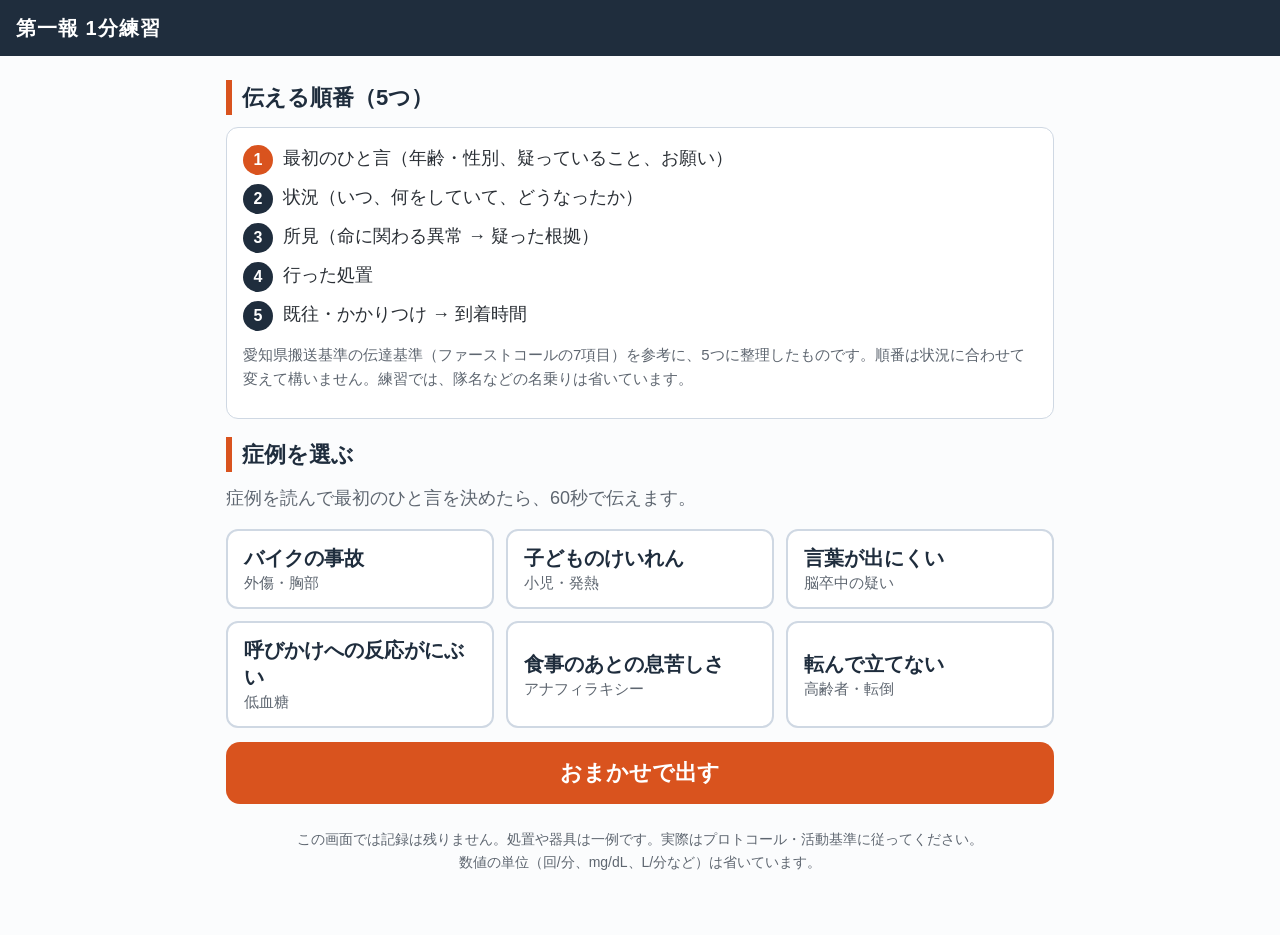
==== apps/byoin/index.html @ 405fca02 "「第一報 1分練習」（病院連絡を60秒で練習・6症例）を訓練・評価に追加し13アプリに（v14） Co-Authored-By: Claude Opus 5.5 <noreply@anthropic." ====
<!DOCTYPE html>
<html lang="ja">
<head>
<script>/* まとめアプリ内：オフライン保存はまとめアプリ側で行う */if('serviceWorker' in navigator){try{Object.defineProperty(navigator.serviceWorker,'register',{value:function(){return Promise.reject(new Error('suite'))}})}catch(e){}}</script>
<meta charset="UTF-8">
<meta name="viewport" content="width=device-width, initial-scale=1, viewport-fit=cover">
<title>第一報 1分練習</title>
<style>
:root{
  --navy:#1F2D3D; --navy-tint:#E1E8F0; --pale:#E1EAF2;
  --orange:#D9531E; --orange-txt:#C44816; --orange-tint:#FBE6DC; --orange-lt:#F4B79C;
  --bg:#FBFCFD; --ink:#2B3036; --gray:#5E6670; --line:#CFD8E3;
  --ok:#2E7D4F; --ok-tint:#E3F2E8; --yellow:#E0A100;
}
*{box-sizing:border-box}
[hidden]{display:none!important}
html,body{margin:0}
body{background:var(--bg);color:var(--ink);
  font-family:"游ゴシック Medium","Yu Gothic Medium","YuGothic","Hiragino Sans","ヒラギノ角ゴシック","Meiryo",sans-serif;
  font-size:18px;line-height:1.6;-webkit-text-size-adjust:100%}
header.top{background:var(--navy);color:#fff;padding:12px 16px;display:flex;align-items:center;gap:12px;position:sticky;top:0;z-index:5}
header.top h1{font-size:20px;margin:0;flex:1;letter-spacing:.05em}
header.top button{background:transparent;color:#fff;border:1px solid rgba(255,255,255,.5);border-radius:8px;padding:6px 12px;font-size:15px;font-family:inherit;cursor:pointer}
main{max-width:860px;margin:0 auto;padding:16px 16px 48px}
.screen{display:none}.screen.on{display:block}
h2{font-size:22px;color:var(--navy);margin:8px 0 12px;border-left:6px solid var(--orange);padding-left:10px}
.lead{color:var(--gray);margin:0 0 16px}
.order{background:#fff;border:1px solid var(--line);border-radius:12px;padding:12px 16px;margin-bottom:18px}
.order ol{margin:0;padding:0;list-style:none}
.order li{display:flex;gap:10px;align-items:flex-start;padding:4px 0}
.num{flex:0 0 30px;height:30px;border-radius:50%;background:var(--navy);color:#fff;font-weight:bold;display:flex;align-items:center;justify-content:center;font-size:16px;margin-top:1px}
.num.first{background:var(--orange)}
.cases{display:grid;grid-template-columns:repeat(auto-fill,minmax(240px,1fr));gap:12px}
.casebtn{background:#fff;border:2px solid var(--line);border-radius:12px;padding:14px 16px;text-align:left;font-family:inherit;font-size:18px;color:var(--ink);cursor:pointer}
.casebtn:hover{border-color:var(--orange)}
.casebtn b{display:block;font-size:20px;color:var(--navy)}
.casebtn span{font-size:15px;color:var(--gray)}
.big{display:block;width:100%;border:0;border-radius:14px;padding:16px;font-size:22px;font-weight:bold;font-family:inherit;cursor:pointer;margin-top:14px}
.b-orange{background:var(--orange);color:#fff}
.b-navy{background:var(--navy);color:#fff}
.b-white{background:#fff;color:var(--navy);border:2px solid var(--navy)}
.card{background:#fff;border:1px solid var(--line);border-radius:14px;padding:14px 18px;margin-bottom:12px}
.card h3{margin:0 0 6px;font-size:21px;color:var(--navy)}
.card ul{margin:0;padding-left:1.2em}
.card li{margin:3px 0}
.timerbox{background:var(--navy);color:#fff;border-radius:16px;text-align:center;padding:14px 10px 10px;margin-bottom:12px;transition:background .3s}
.timerbox.warn{background:#8A6400}
.timerbox.over{background:#A8341A}
.timerbox .t{font-size:72px;font-weight:bold;line-height:1.1;font-variant-numeric:tabular-nums}
.timerbox .s{font-size:16px;opacity:.9}
.bar{height:10px;background:rgba(255,255,255,.25);border-radius:6px;overflow:hidden;margin:8px 6px 4px}
.bar i{display:block;height:100%;width:0;background:var(--orange-lt)}
.sticky{position:sticky;top:56px;z-index:4;background:var(--bg);padding-bottom:4px}
.stopb{margin:-4px 0 10px;border:3px solid var(--orange-lt)}
.hint{background:var(--orange-tint);border-radius:12px;padding:10px 14px;margin-bottom:12px;font-size:17px}
.grp{background:#fff;border:1px solid var(--line);border-radius:12px;margin-bottom:10px;overflow:hidden}
.grp .gh{display:flex;align-items:center;gap:10px;background:var(--navy-tint);padding:8px 12px;font-weight:bold;color:var(--navy)}
label.ck{display:flex;align-items:flex-start;gap:12px;padding:10px 14px;border-top:1px solid var(--line);cursor:pointer}
label.ck input{width:26px;height:26px;flex:0 0 26px;margin-top:2px;accent-color:var(--orange)}
label.ck.na{color:var(--gray);cursor:default}
label.ck small{display:block;color:var(--gray);font-size:15px}
.result-time{font-size:20px;margin:0 0 10px}
.result-time b{font-size:28px}
.miss{background:var(--orange-tint);border:2px solid var(--orange-lt);border-radius:12px;padding:12px 16px;margin-bottom:14px}
.miss h3{margin:0 0 6px;color:var(--orange-txt);font-size:20px}
.miss ul{margin:0;padding-left:1.2em}
.allok{background:var(--ok-tint);border:2px solid #9BCFAE;border-radius:12px;padding:12px 16px;margin-bottom:14px;color:var(--ok);font-weight:bold;font-size:20px}
.model .row{display:flex;gap:10px;padding:6px 0;border-top:1px dashed var(--line)}
.model .row:first-of-type{border-top:0}
.model .row .num{flex-basis:30px}
.note{font-size:15px;color:var(--gray);margin-top:8px}
.foot{font-size:14px;color:var(--gray);text-align:center;margin-top:24px}
.two{display:grid;grid-template-columns:1fr 1fr;gap:10px}
.two .big{margin-top:6px}
@media (max-width:520px){
  body{font-size:17px}
  .timerbox .t{font-size:60px}
  .two{grid-template-columns:1fr}
}
</style>
</head>
<body>
<header class="top">
  <h1>第一報 1分練習</h1>
  <button id="homeBtn" type="button" hidden>症例一覧へ</button>
</header>
<main>

<!-- ===== 1. 症例を選ぶ ===== -->
<section class="screen on" id="sHome">
  <h2>伝える順番（5つ）</h2>
  <div class="order"><ol id="orderList"></ol>
    <p class="note">愛知県搬送基準の伝達基準（ファーストコールの7項目）を参考に、5つに整理したものです。順番は状況に合わせて変えて構いません。練習では、隊名などの名乗りは省いています。</p>
  </div>
  <h2>症例を選ぶ</h2>
  <p class="lead">症例を読んで最初のひと言を決めたら、60秒で伝えます。</p>
  <div class="cases" id="caseList"></div>
  <button class="big b-orange" id="randomBtn" type="button">おまかせで出す</button>
</section>

<!-- ===== 2. 読む・話す ===== -->
<section class="screen" id="sCase">
  <div class="sticky">
    <div class="timerbox" id="timerBox">
      <div class="s" id="timerLabel">まず読んで、最初のひと言を決める</div>
      <div class="t" id="timerNum">60</div>
      <div class="bar"><i id="timerBar"></i></div>
    </div>
    <button class="big b-navy stopb" id="stopBtn" type="button" hidden>言い終えた</button>
  </div>
  <div class="card" id="caseCard"></div>
  <div class="hint" id="caseHint">最初のひと言＝<b>年齢・性別</b>、<b>疑っていること</b>、<b>受け入れのお願い</b><br><small>60秒を過ぎても計測は続きます。言い終えたらボタンを押してください。</small></div>
  <button class="big b-orange" id="startBtn" type="button">話し始める（60秒）</button>
</section>

<!-- ===== 3. ふりかえり ===== -->
<section class="screen" id="sCheck">
  <h2>言えたものにチェック</h2>
  <p class="result-time" id="timeResult"></p>
  <p class="lead">2人で練習しているときは、病院役がチェックしても構いません。</p>
  <div id="checkList"></div>
  <button class="big b-orange" id="judgeBtn" type="button">結果を見る</button>
</section>

<!-- ===== 4. 結果 ===== -->
<section class="screen" id="sResult">
  <h2 id="resultTitle">結果</h2>
  <div id="resultBox"></div>
  <div class="card model">
    <h3>伝え方の一例</h3>
    <div id="modelBox"></div>
    <p class="note" id="modelNote"></p>
  </div>
  <div class="two">
    <button class="big b-orange" id="againBtn" type="button">同じ症例でもう一度</button>
    <button class="big b-white" id="nextBtn" type="button">ほかの症例へ</button>
  </div>
</section>

<p class="foot">この画面では記録は残りません。処置や器具は一例です。実際はプロトコール・活動基準に従ってください。<br>数値の単位（回/分、mg/dL、L/分など）は省いています。</p>
</main>

<script>
(function () {
  "use strict";

  var ORDER = [
    "最初のひと言（年齢・性別、疑っていること、お願い）",
    "状況（いつ、何をしていて、どうなったか）",
    "所見（命に関わる異常 → 疑った根拠）",
    "行った処置",
    "既往・かかりつけ → 到着時間"
  ];

  // 共通のチェック項目（step: 何番目の順番か）
  var COMMON = [
    {id: "age",   step: 1, t: "年齢・性別"},
    {id: "sus",   step: 1, t: "疑っていること（病名・状態）"},
    {id: "req",   step: 1, t: "受け入れのお願い"},
    {id: "when",  step: 2, t: "いつ・どうなったか", sub: "時刻が分からないときは「不明」と言えたか"},
    {id: "life",  step: 3, t: "命に関わる異常（あれば）を先に言えた"},
    {id: "basis", step: 3, t: "疑った根拠"},
    {id: "tx",    step: 4, t: "行った処置"},
    {id: "hx",    step: 5, t: "既往・かかりつけ", sub: "なければ「なし」と言えたか"},
    {id: "eta",   step: 5, t: "到着見込み時間"}
  ];

  var CASES = [
    {
      id: "bike", title: "バイクの事故", tag: "外傷・胸部",
      info: [
        "45歳　男性　バイクの単独事故",
        "約20分前、時速40kmほどでガードレールに衝突（目撃者の話）",
        "「左の胸が痛い。息がしにくい」",
        "左胸に打撲のあと。左の呼吸音が弱い",
        "JCS 1　呼吸28　脈拍112　血圧108／70",
        "SpO2 90％（酸素なし）",
        "リザーバー付きマスクで酸素10L　→　SpO2 95％",
        "活動基準でロード＆ゴーと判断。バックボードで固定",
        "既往なし。到着まで12分"
      ],
      extra: [
        {id: "lg", step: 1, t: "最初に「ロード＆ゴー」と伝えた", sub: "活動基準でロード＆ゴーと判断した外傷のとき"}
      ],
      model: [
        [1, "ロード＆ゴー事案です。45歳男性、バイク事故による左胸部の外傷です。受け入れをお願いします。"],
        [2, "約20分前、時速40kmほどで、ガードレールに衝突しています。"],
        [3, "呼吸が苦しく、呼吸28、SpO2は酸素なしで90％。左の呼吸音が弱く、左胸に打撲痕があります。JCS 1、脈拍112、血圧108の70。"],
        [4, "リザーバー付きマスクで酸素10L、SpO2 95％。バックボードで固定しています。"],
        [5, "既往はありません。12分で到着します。"]
      ],
      note: "2〜4番は、受傷機転、けがの場所と程度、バイタル、処置の順です（MISTの並び）。3番は、呼吸が苦しいことと酸素なしのSpO2を先に言います。固定は活動基準に沿って行い、呼吸を妨げないようにします。"
    },
    {
      id: "fs", title: "子どものけいれん", tag: "小児・発熱",
      info: [
        "1歳6か月　男児",
        "母親から通報「けいれんしている」",
        "朝から熱がある",
        "15分前、全身ががくがくと震え、3分ほどで止まった",
        "左右同じ動き。これまでに確認できたのは1回",
        "今は泣いていて、母親と目が合う",
        "呼吸32　脈拍150　SpO2 98％　体温39.2℃",
        "けいれんは初めて。持病なし",
        "母親が同乗。到着まで8分"
      ],
      noTx: true,
      extra: [
        {id: "neg", step: 3, t: "「ないこと」を伝えた", sub: "左右差なし・確認できたのは1回・今は止まっている"}
      ],
      model: [
        [1, "1歳6か月の男児、熱性けいれんの疑いです。受け入れをお願いします。"],
        [2, "朝から発熱があり、15分前に全身のけいれんが約3分ありました。左右差はなく、確認できたのは1回です。"],
        [3, "現在は止まっており、泣いて母親と目が合います。呼吸32、脈拍150、SpO2 98％、体温39.2度。"],
        [5, "けいれんは初めてで、既往はありません。母親が同乗し、8分で到着します。"]
      ],
      note: "特別な処置をしていないときは、4番は言わなくて構いません。目が合っていても安心はせず、搬送中もふだんの反応に戻ったか、けいれんがまた起きないか、呼吸に変わりがないかを見続けます。"
    },
    {
      id: "stroke", title: "言葉が出にくい", tag: "脳卒中の疑い",
      info: [
        "72歳　女性　夫が通報",
        "40分前、夫と話している最中に、急に言葉が出にくくなった（夫が目撃）",
        "その直前まで、ふだんどおりだった",
        "顔の右側が下がっている。右腕が上がらない",
        "JCS 1　呼吸18　脈拍88（不整）　血圧178／96",
        "SpO2 96％　血糖値128",
        "けいれんなし。頭は打っていない",
        "既往：心房細動。抗凝固薬（アピキサバン）を内服、最後に飲んだのは今朝8時（お薬手帳と夫の話）",
        "かかりつけは市民病院。到着まで15分"
      ],
      noTx: true,
      extra: [
        {id: "lkw", step: 2, t: "発症時刻（目撃あり）", sub: "目撃がなければ、ふだんどおりだった最後の時刻（最終健常時刻）"},
        {id: "ac", step: 5, t: "抗凝固薬の名前と、最後に飲んだ時刻"}
      ],
      model: [
        [1, "72歳女性、脳卒中の疑いです。発症は40分前で、目撃があります。受け入れをお願いします。"],
        [2, "40分前、夫と会話中に、急に言葉が出にくくなりました。直前まではふだんどおりでした。"],
        [3, "右の顔面の下垂、右上肢の麻痺、言語障害があります。JCS 1、血圧178の96、脈拍88で不整、呼吸18、SpO2 96％、血糖値128。けいれんはなく、頭部の打撲もありません。"],
        [5, "既往は心房細動で、抗凝固薬アピキサバンを内服、最終内服は今朝8時です。かかりつけは市民病院です。15分で到着します。"]
      ],
      note: "脳卒中では、時刻が治療を決める大事な情報です。発症を目撃していればその時刻を、目撃がなければふだんどおりだった最後の時刻（最終健常時刻）を伝えます。どちらも分からないときは「不明」と伝えます。実際の連絡では「10時20分」のように時刻で伝えます。薬は「血液をさらさらにする薬」で止めず、薬の名前と最後に飲んだ時刻を確かめます。"
    },
    {
      id: "hypo", title: "呼びかけへの反応がにぶい", tag: "低血糖",
      info: [
        "58歳　男性　妻が通報",
        "糖尿病でインスリンを使っている。今朝は朝食を食べていない",
        "30分前、妻が呼びかけても反応がにぶいことに気づいた",
        "JCS 20　冷や汗あり　呼吸18　脈拍96　血圧142／80　SpO2 98％",
        "血糖値42",
        "指示医の指示で、静脈路を確保し、50％ブドウ糖40mLを投与",
        "投与5分後：JCS 1　血糖値112",
        "かかりつけは中央クリニック（糖尿病）。到着まで15分"
      ],
      extra: [
        {id: "after", step: 4, t: "処置のあとの変化（意識と血糖値）"},
        {id: "ins", step: 5, t: "インスリンを使っていること"}
      ],
      model: [
        [1, "58歳男性、低血糖による意識障害の疑いです。ブドウ糖投与後、意識は改善しています。受け入れをお願いします。"],
        [2, "インスリン使用中の糖尿病で、今朝は食事をとっていません。30分前、妻が反応のにぶさに気づいています。"],
        [3, "接触時はJCS 20、冷汗あり、血糖値42。呼吸18、脈拍96、血圧142の80、SpO2 98％。"],
        [4, "指示医の指示で静脈路を確保し、50％ブドウ糖40mLを投与。5分後の再評価でJCS 1、血糖値112です。"],
        [5, "かかりつけは中央クリニックです。15分で到着します。"]
      ],
      note: "処置をしたときは、「何を、どれだけ、いつしたか」と「そのあとどう変わったか」をセットで伝えます。ブドウ糖の投与は、認定を受けた救急救命士が指示医の具体的指示のもとで行います。量や手順は地域のプロトコールに従ってください。"
    },
    {
      id: "ana", title: "食事のあとの息苦しさ", tag: "アナフィラキシー",
      info: [
        "24歳　女性　同僚が通報",
        "25分前に、昼食でエビの入った料理を食べた",
        "15分前から、全身のじんましん、息苦しさ、のどのつまる感じ",
        "エビのアレルギーがあり、エピペン®を処方されている",
        "10分前に、本人がエピペン®を使った",
        "JCS 0　呼吸28（ゼーゼーという音あり）　脈拍120",
        "血圧88／50　SpO2 93％",
        "リザーバー付きマスクで酸素10L　→　SpO2 97％",
        "到着まで10分"
      ],
      extra: [
        {id: "epi", step: 4, t: "エピペン®を使った時刻", sub: "「10分前に本人が使用」"},
        {id: "food", step: 2, t: "何を、いつ食べたか"}
      ],
      model: [
        [1, "24歳女性、エビによるアナフィラキシーショックの疑いです。エピペン®使用後も、血圧低下と呼吸苦が続いています。受け入れをお願いします。"],
        [2, "25分前にエビを含む昼食をとり、15分前から全身のじんましん、呼吸苦、のどのつまる感じが出ています。"],
        [3, "血圧88の50、脈拍120、呼吸28で喘鳴あり、SpO2 93％。意識は清明です。"],
        [4, "10分前に本人がエピペン®を使用しています。リザーバー付きマスクで酸素10L、SpO2 97％。"],
        [5, "既往はエビアレルギーです。10分で到着します。"]
      ],
      note: "エピペン®を使ったときは、使った時刻を必ず伝えます。この症例は、使ったあとも血圧低下と呼吸苦が続く重い状態です。搬送中も繰り返し観察し、追加の対応は地域のプロトコールに従って指示医に相談します。"
    },
    {
      id: "hip", title: "転んで立てない", tag: "高齢者・転倒",
      info: [
        "85歳　女性　本人が通報",
        "1時間前、自宅の居間でつまずいて右側に転んだ",
        "右の股関節が痛くて立てない",
        "右足が短くなり、外側を向いている",
        "本人は、頭は打っていないと話す。意識ははっきりしている",
        "JCS 0　呼吸20　脈拍84　血圧150／84　SpO2 97％",
        "お薬手帳には、抗凝固薬・抗血小板薬の記載なし",
        "右足は無理に伸ばさず、毛布で支えて固定",
        "既往：骨粗しょう症。かかりつけは近くの整形外科。到着まで15分"
      ],
      extra: [
        {id: "nohead", step: 3, t: "頭を打っていないこと（本人が否定）"}
      ],
      model: [
        [1, "85歳女性、右大腿骨近位部骨折の疑いです。受け入れをお願いします。"],
        [2, "1時間前、自宅でつまずいて右側に転倒し、立てなくなっています。"],
        [3, "右股関節の痛みがあり、右下肢は短縮・外旋しています。本人は頭部の打撲を否定し、意識清明。呼吸20、脈拍84、血圧150の84、SpO2 97％。"],
        [4, "右下肢は無理に伸ばさず、毛布で支えて固定しています。"],
        [5, "既往は骨粗しょう症で、お薬手帳には抗凝固薬・抗血小板薬の記載はありません。かかりつけは近くの整形外科です。15分で到着します。"]
      ],
      note: "「本人は頭部打撲を否定」「お薬手帳に記載なし」のように、どこまで確かめたかが分かる言い方で、なかったことも伝えます。確かめていないことは「ない」と言わず、「確認できていません」と伝えます。"
    }
  ];

  // ---------- 画面の切り替え ----------
  var $ = function (id) { return document.getElementById(id); };
  var screens = ["sHome", "sCase", "sCheck", "sResult"];
  function show(id) {
    screens.forEach(function (s) { $(s).classList.toggle("on", s === id); });
    $("homeBtn").hidden = (id === "sHome");
    window.scrollTo(0, 0);
  }
  function esc(s) {
    return String(s).replace(/[&<>"]/g, function (c) {
      return {"&": "&amp;", "<": "&lt;", ">": "&gt;", "\"": "&quot;"}[c];
    });
  }

  // ---------- 1. 一覧 ----------
  $("orderList").innerHTML = ORDER.map(function (t, i) {
    return '<li><span class="num' + (i === 0 ? " first" : "") + '">' + (i + 1) + '</span><span>' + esc(t) + '</span></li>';
  }).join("");
  $("caseList").innerHTML = CASES.map(function (c, i) {
    return '<button class="casebtn" type="button" data-i="' + i + '"><b>' + esc(c.title) + '</b><span>' + esc(c.tag) + '</span></button>';
  }).join("");
  $("caseList").addEventListener("click", function (e) {
    var b = e.target.closest(".casebtn");
    if (b) openCase(+b.getAttribute("data-i"));
  });
  var lastIdx = -1;
  $("randomBtn").addEventListener("click", function () {
    var i;
    do { i = Math.floor(Math.random() * CASES.length); } while (CASES.length > 1 && i === lastIdx);
    openCase(i);
  });
  $("homeBtn").addEventListener("click", function () { stopTimer(); show("sHome"); });

  // ---------- 2. 症例とタイマー ----------
  var cur = null, curIdx = -1, t0 = 0, raf = 0, elapsed = 0, running = false;
  var LIMIT = 60;

  function openCase(i) {
    stopTimer();
    curIdx = i; lastIdx = i; cur = CASES[i];
    $("caseCard").innerHTML = '<h3>' + esc(cur.title) + '</h3><ul>' +
      cur.info.map(function (t) { return '<li>' + esc(t) + '</li>'; }).join("") + '</ul>';
    elapsed = 0;
    setTimer(0, false);
    $("timerLabel").textContent = "まず読んで、最初のひと言を決める";
    $("startBtn").hidden = false;
    $("stopBtn").hidden = true;
    show("sCase");
  }

  function setTimer(sec, live) {
    var left = LIMIT - sec;
    var box = $("timerBox");
    box.classList.toggle("warn", live && sec >= 40 && sec < LIMIT);
    box.classList.toggle("over", sec >= LIMIT);
    $("timerNum").textContent = left >= 0 ? Math.ceil(left - 1e-9) : "+" + Math.floor(-left);
    $("timerBar").style.width = Math.min(100, sec / LIMIT * 100) + "%";
    if (live) {
      $("timerLabel").textContent = sec < LIMIT ? (sec >= 40 ? "そろそろ到着時間で終える" : "話している…") : "60秒を過ぎました";
    }
  }
  function tick() {
    elapsed = (performance.now() - t0) / 1000;
    setTimer(elapsed, true);
    raf = requestAnimationFrame(tick);
  }
  function stopTimer() {
    running = false;
    if (raf) cancelAnimationFrame(raf);
    raf = 0;
  }
  $("startBtn").addEventListener("click", function () {
    t0 = performance.now(); running = true;
    $("startBtn").hidden = true; $("stopBtn").hidden = false;
    tick();
  });
  $("stopBtn").addEventListener("click", function () {
    if (!running) return;
    elapsed = (performance.now() - t0) / 1000;
    stopTimer();
    buildCheck();
    show("sCheck");
  });

  // ---------- 3. チェック ----------
  function itemsFor(c) {
    var list = COMMON.map(function (x) {
      var y = {id: x.id, step: x.step, t: x.t, sub: x.sub};
      if (x.id === "tx" && c.noTx) { y.na = true; y.sub = "この症例は特別な処置なし（言わなくてよい）"; }
      return y;
    });
    (c.extra || []).forEach(function (x) { list.push({id: x.id, step: x.step, t: x.t, sub: x.sub, extra: true}); });
    return list;
  }
  function buildCheck() {
    var sec = Math.round(elapsed);
    $("timeResult").innerHTML = "かかった時間：<b>" + sec + "秒</b>　" +
      (elapsed <= LIMIT ? "（60秒以内）" : '<span style="color:var(--orange-txt)">（' + Math.max(1, sec - LIMIT) + "秒オーバー）</span>");
    var items = itemsFor(cur), html = "";
    for (var st = 1; st <= 5; st++) {
      var g = items.filter(function (x) { return x.step === st; });
      if (!g.length) continue;
      html += '<div class="grp"><div class="gh"><span class="num' + (st === 1 ? " first" : "") + '">' + st + '</span>' + esc(ORDER[st - 1]) + '</div>';
      g.forEach(function (x) {
        html += '<label class="ck' + (x.na ? " na" : "") + '"><input type="checkbox" data-id="' + x.id + '"' + (x.na ? " disabled" : "") + '>' +
          '<span>' + (x.extra ? "【この症例】" : "") + esc(x.t) + (x.sub ? "<small>" + esc(x.sub) + "</small>" : "") + '</span></label>';
      });
      html += '</div>';
    }
    $("checkList").innerHTML = html;
  }

  // ---------- 4. 結果 ----------
  $("judgeBtn").addEventListener("click", function () {
    var items = itemsFor(cur).filter(function (x) { return !x.na; });
    var done = {};
    Array.prototype.forEach.call($("checkList").querySelectorAll("input:checked"), function (el) {
      done[el.getAttribute("data-id")] = true;
    });
    var missed = items.filter(function (x) { return !done[x.id]; })
      .map(function (x, i) { return [x, i]; })
      .sort(function (p, q) { return p[0].step - q[0].step || p[1] - q[1]; })
      .map(function (p) { return p[0]; });
    var sec = Math.round(elapsed);
    var html = "";
    if (!missed.length) {
      html += '<div class="allok">自己チェックでは、全部言えました。' + (elapsed <= LIMIT ? "60秒以内です。" : "次は60秒以内を目指しましょう。") + '</div>';
    } else {
      html += '<div class="miss"><h3>言えなかったこと（' + missed.length + 'つ）</h3><ul>' +
        missed.map(function (x) { return '<li>' + x.step + '番：' + esc(x.t) + '</li>'; }).join("") + '</ul></div>';
    }
    if (elapsed > LIMIT) {
      html += '<div class="hint">' + sec + '秒かかりました。最初のひと言を先に決めてから話すと、短くなります。</div>';
    }
    $("resultBox").innerHTML = html;
    $("modelBox").innerHTML = cur.model.map(function (r) {
      return '<div class="row"><span class="num' + (r[0] === 1 ? " first" : "") + '">' + r[0] + '</span><span>' + esc(r[1]) + '</span></div>';
    }).join("");
    $("modelNote").textContent = "正解は1つではありません。" + (cur.note || "");
    show("sResult");
  });
  $("againBtn").addEventListener("click", function () { openCase(curIdx); });
  $("nextBtn").addEventListener("click", function () { show("sHome"); });
})();
</script>
</body>
</html>
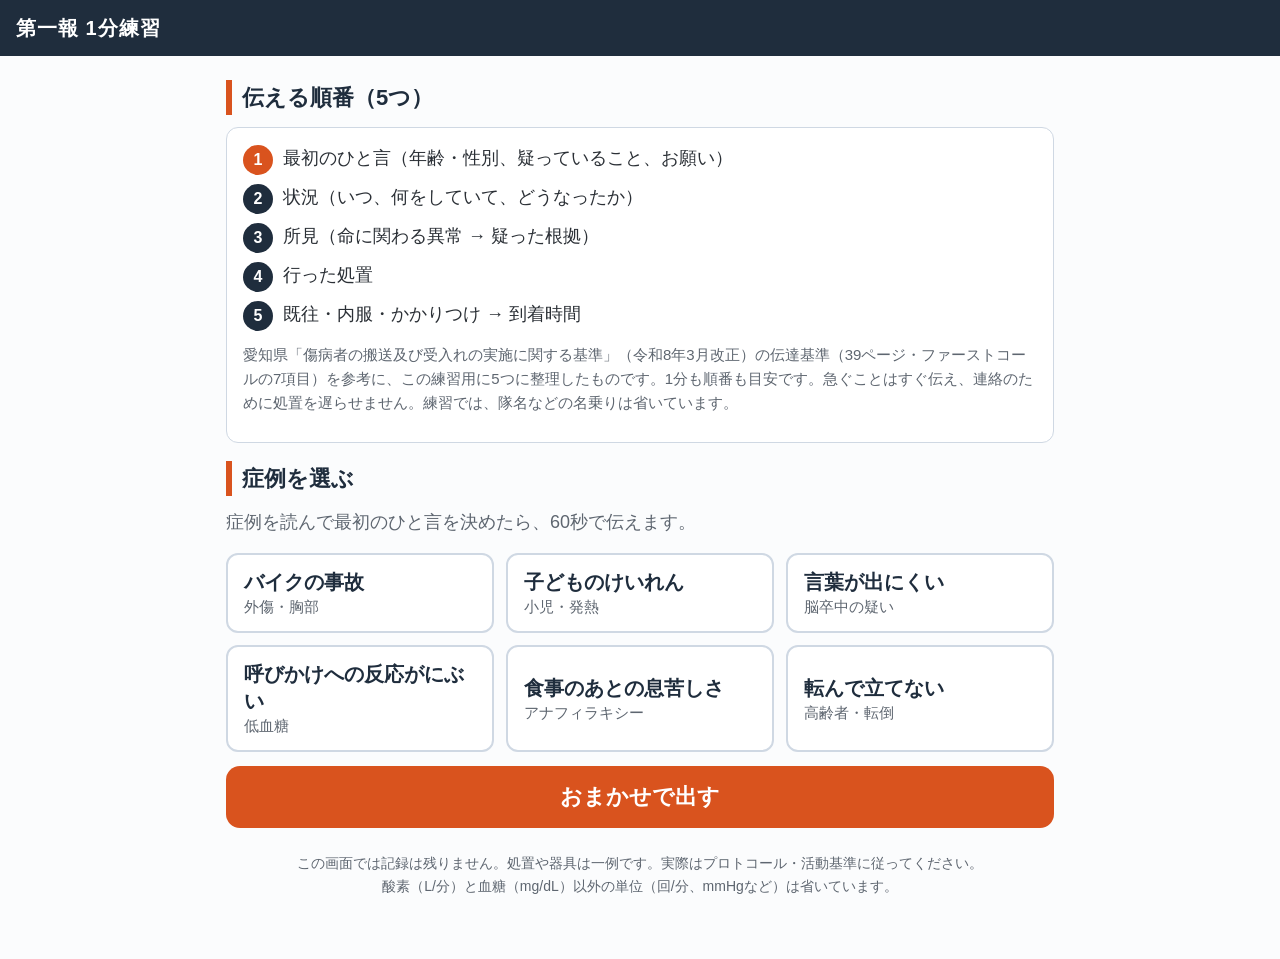
==== commit 230a2d68: "第一報 1分練習：精査の反映（既往・内服、なし／未確認／不明の区別、母親の話と隊の観察を分ける、単位、脳卒中の発見時刻、アナフィラキシーの相談）（v15） Co-Authored-By: Claude" ====
--- a/apps/byoin/index.html
+++ b/apps/byoin/index.html
@@ -90,7 +90,7 @@
 <section class="screen on" id="sHome">
   <h2>伝える順番（5つ）</h2>
   <div class="order"><ol id="orderList"></ol>
-    <p class="note">愛知県搬送基準の伝達基準（ファーストコールの7項目）を参考に、5つに整理したものです。順番は状況に合わせて変えて構いません。練習では、隊名などの名乗りは省いています。</p>
+    <p class="note">愛知県「傷病者の搬送及び受入れの実施に関する基準」（令和8年3月改正）の伝達基準（39ページ・ファーストコールの7項目）を参考に、この練習用に5つに整理したものです。1分も順番も目安です。急ぐことはすぐ伝え、連絡のために処置を遅らせません。練習では、隊名などの名乗りは省いています。</p>
   </div>
   <h2>症例を選ぶ</h2>
   <p class="lead">症例を読んで最初のひと言を決めたら、60秒で伝えます。</p>
@@ -137,7 +137,7 @@
   </div>
 </section>
 
-<p class="foot">この画面では記録は残りません。処置や器具は一例です。実際はプロトコール・活動基準に従ってください。<br>数値の単位（回/分、mg/dL、L/分など）は省いています。</p>
+<p class="foot">この画面では記録は残りません。処置や器具は一例です。実際はプロトコール・活動基準に従ってください。<br>酸素（L/分）と血糖（mg/dL）以外の単位（回/分、mmHgなど）は省いています。</p>
 </main>
 
 <script>
@@ -149,7 +149,7 @@
     "状況（いつ、何をしていて、どうなったか）",
     "所見（命に関わる異常 → 疑った根拠）",
     "行った処置",
-    "既往・かかりつけ → 到着時間"
+    "既往・内服・かかりつけ → 到着時間"
   ];
 
   // 共通のチェック項目（step: 何番目の順番か）
@@ -161,7 +161,7 @@
     {id: "life",  step: 3, t: "命に関わる異常（あれば）を先に言えた"},
     {id: "basis", step: 3, t: "疑った根拠"},
     {id: "tx",    step: 4, t: "行った処置"},
-    {id: "hx",    step: 5, t: "既往・かかりつけ", sub: "なければ「なし」と言えたか"},
+    {id: "hx",    step: 5, t: "既往・内服・かかりつけ", sub: "「なし」「未確認」「不明」を区別して言えたか（症例にないことは補わない）"},
     {id: "eta",   step: 5, t: "到着見込み時間"}
   ];
 
@@ -175,7 +175,7 @@
         "左胸に打撲のあと。左の呼吸音が弱い",
         "JCS 1　呼吸28　脈拍112　血圧108／70",
         "SpO2 90％（酸素なし）",
-        "リザーバー付きマスクで酸素10L　→　SpO2 95％",
+        "リザーバー付きマスクで酸素10L/分　→　SpO2 95％",
         "活動基準でロード＆ゴーと判断。バックボードで固定",
         "既往なし。到着まで12分"
       ],
@@ -186,10 +186,10 @@
         [1, "ロード＆ゴー事案です。45歳男性、バイク事故による左胸部の外傷です。受け入れをお願いします。"],
         [2, "約20分前、時速40kmほどで、ガードレールに衝突しています。"],
         [3, "呼吸が苦しく、呼吸28、SpO2は酸素なしで90％。左の呼吸音が弱く、左胸に打撲痕があります。JCS 1、脈拍112、血圧108の70。"],
-        [4, "リザーバー付きマスクで酸素10L、SpO2 95％。バックボードで固定しています。"],
+        [4, "リザーバー付きマスクで酸素10L/分、SpO2 95％。バックボードで固定しています。"],
         [5, "既往はありません。12分で到着します。"]
       ],
-      note: "2〜4番は、受傷機転、けがの場所と程度、バイタル、処置の順です（MISTの並び）。3番は、呼吸が苦しいことと酸素なしのSpO2を先に言います。固定は活動基準に沿って行い、呼吸を妨げないようにします。"
+      note: "2〜4番は、受傷機転、けがの場所と程度、バイタル、処置の順です（MISTの並び）。3番は、呼吸が苦しいことと酸素なしのSpO2を先に言います。固定は、脊椎の動きを制限する必要があるかを判断して選びます（ロード＆ゴーだから必ずバックボード、ではありません）。呼吸を妨げないようにします。"
     },
     {
       id: "fs", title: "子どものけいれん", tag: "小児・発熱",
@@ -197,21 +197,21 @@
         "1歳6か月　男児",
         "母親から通報「けいれんしている」",
         "朝から熱がある",
-        "15分前、全身ががくがくと震え、3分ほどで止まった",
-        "左右同じ動き。これまでに確認できたのは1回",
-        "今は泣いていて、母親と目が合う",
+        "母親の話：15分前、全身ががくがくと震え、3分ほどで止まった",
+        "母親の話：左右同じ動き。けいれんは今回1回",
+        "隊が着いたときは止まっていて、泣いて母親と目が合う",
         "呼吸32　脈拍150　SpO2 98％　体温39.2℃",
         "けいれんは初めて。持病なし",
         "母親が同乗。到着まで8分"
       ],
       noTx: true,
       extra: [
-        {id: "neg", step: 3, t: "「ないこと」を伝えた", sub: "左右差なし・確認できたのは1回・今は止まっている"}
+        {id: "neg", step: 3, t: "「ないこと」を伝えた", sub: "左右差なし・今回は1回・今は止まっている（母親の話と、隊が見たことを分けて）"}
       ],
       model: [
         [1, "1歳6か月の男児、熱性けいれんの疑いです。受け入れをお願いします。"],
-        [2, "朝から発熱があり、15分前に全身のけいれんが約3分ありました。左右差はなく、確認できたのは1回です。"],
-        [3, "現在は止まっており、泣いて母親と目が合います。呼吸32、脈拍150、SpO2 98％、体温39.2度。"],
+        [2, "朝から発熱。母親によると、15分前に全身のけいれんが約3分。左右差はなく、今回は1回です。"],
+        [3, "接触時は止まっており、泣いて母親と目が合います。呼吸32、脈拍150、SpO2 98％、体温39.2度。"],
         [5, "けいれんは初めてで、既往はありません。母親が同乗し、8分で到着します。"]
       ],
       note: "特別な処置をしていないときは、4番は言わなくて構いません。目が合っていても安心はせず、搬送中もふだんの反応に戻ったか、けいれんがまた起きないか、呼吸に変わりがないかを見続けます。"
@@ -223,8 +223,8 @@
         "40分前、夫と話している最中に、急に言葉が出にくくなった（夫が目撃）",
         "その直前まで、ふだんどおりだった",
         "顔の右側が下がっている。右腕が上がらない",
-        "JCS 1　呼吸18　脈拍88（不整）　血圧178／96",
-        "SpO2 96％　血糖値128",
+        "目を開けていて、指示には従える（言葉は出にくい）",
+        "呼吸18　脈拍88（不整）　血圧178／96　SpO2 96％　血糖値128mg/dL",
         "けいれんなし。頭は打っていない",
         "既往：心房細動。抗凝固薬（アピキサバン）を内服、最後に飲んだのは今朝8時（お薬手帳と夫の話）",
         "かかりつけは市民病院。到着まで15分"
@@ -237,10 +237,10 @@
       model: [
         [1, "72歳女性、脳卒中の疑いです。発症は40分前で、目撃があります。受け入れをお願いします。"],
         [2, "40分前、夫と会話中に、急に言葉が出にくくなりました。直前まではふだんどおりでした。"],
-        [3, "右の顔面の下垂、右上肢の麻痺、言語障害があります。JCS 1、血圧178の96、脈拍88で不整、呼吸18、SpO2 96％、血糖値128。けいれんはなく、頭部の打撲もありません。"],
+        [3, "右の顔面の下垂、右上肢の麻痺、言語障害があります。開眼しており、指示には従えます。血圧178の96、脈拍88で不整、呼吸18、SpO2 96％、血糖値128。けいれんはなく、頭部の打撲もありません。"],
         [5, "既往は心房細動で、抗凝固薬アピキサバンを内服、最終内服は今朝8時です。かかりつけは市民病院です。15分で到着します。"]
       ],
-      note: "脳卒中では、時刻が治療を決める大事な情報です。発症を目撃していればその時刻を、目撃がなければふだんどおりだった最後の時刻（最終健常時刻）を伝えます。どちらも分からないときは「不明」と伝えます。実際の連絡では「10時20分」のように時刻で伝えます。薬は「血液をさらさらにする薬」で止めず、薬の名前と最後に飲んだ時刻を確かめます。"
+      note: "脳卒中では、時刻が治療を決める大事な情報です。発症を目撃していればその時刻を、目撃がなければふだんどおりだった最後の時刻（最終健常時刻）を伝えます。発症時刻が分からないときは、最終健常時刻と、症状を見つけた時刻（発見時刻）を分けて伝え、発見時刻を発症時刻として扱いません。どちらも分からないときは「不明」と伝えます。実際の連絡では「10時20分」のように時刻で伝えます。薬は「血液をさらさらにする薬」で止めず、薬の名前と最後に飲んだ時刻を確かめます。"
     },
     {
       id: "hypo", title: "呼びかけへの反応がにぶい", tag: "低血糖",
@@ -249,9 +249,9 @@
         "糖尿病でインスリンを使っている。今朝は朝食を食べていない",
         "30分前、妻が呼びかけても反応がにぶいことに気づいた",
         "JCS 20　冷や汗あり　呼吸18　脈拍96　血圧142／80　SpO2 98％",
-        "血糖値42",
-        "指示医の指示で、静脈路を確保し、50％ブドウ糖40mLを投与",
-        "投与5分後：JCS 1　血糖値112",
+        "血糖値42mg/dL",
+        "10分前、指示医の指示で、静脈路を確保し、50％ブドウ糖40mLを投与",
+        "投与5分後の再評価：JCS 1　血糖値112mg/dL",
         "かかりつけは中央クリニック（糖尿病）。到着まで15分"
       ],
       extra: [
@@ -262,7 +262,7 @@
         [1, "58歳男性、低血糖による意識障害の疑いです。ブドウ糖投与後、意識は改善しています。受け入れをお願いします。"],
         [2, "インスリン使用中の糖尿病で、今朝は食事をとっていません。30分前、妻が反応のにぶさに気づいています。"],
         [3, "接触時はJCS 20、冷汗あり、血糖値42。呼吸18、脈拍96、血圧142の80、SpO2 98％。"],
-        [4, "指示医の指示で静脈路を確保し、50％ブドウ糖40mLを投与。5分後の再評価でJCS 1、血糖値112です。"],
+        [4, "10分前、指示医の指示で静脈路を確保し、50％ブドウ糖40mLを投与。5分後の再評価でJCS 1、血糖値112です。"],
         [5, "かかりつけは中央クリニックです。15分で到着します。"]
       ],
       note: "処置をしたときは、「何を、どれだけ、いつしたか」と「そのあとどう変わったか」をセットで伝えます。ブドウ糖の投与は、認定を受けた救急救命士が指示医の具体的指示のもとで行います。量や手順は地域のプロトコールに従ってください。"
@@ -277,7 +277,7 @@
         "10分前に、本人がエピペン®を使った",
         "JCS 0　呼吸28（ゼーゼーという音あり）　脈拍120",
         "血圧88／50　SpO2 93％",
-        "リザーバー付きマスクで酸素10L　→　SpO2 97％",
+        "リザーバー付きマスクで酸素10L/分　→　SpO2 97％",
         "到着まで10分"
       ],
       extra: [
@@ -288,10 +288,10 @@
         [1, "24歳女性、エビによるアナフィラキシーショックの疑いです。エピペン®使用後も、血圧低下と呼吸苦が続いています。受け入れをお願いします。"],
         [2, "25分前にエビを含む昼食をとり、15分前から全身のじんましん、呼吸苦、のどのつまる感じが出ています。"],
         [3, "血圧88の50、脈拍120、呼吸28で喘鳴あり、SpO2 93％。意識は清明です。"],
-        [4, "10分前に本人がエピペン®を使用しています。リザーバー付きマスクで酸素10L、SpO2 97％。"],
+        [4, "10分前に本人がエピペン®を使用しています。リザーバー付きマスクで酸素10L/分、SpO2 97％。"],
         [5, "既往はエビアレルギーです。10分で到着します。"]
       ],
-      note: "エピペン®を使ったときは、使った時刻を必ず伝えます。この症例は、使ったあとも血圧低下と呼吸苦が続く重い状態です。搬送中も繰り返し観察し、追加の対応は地域のプロトコールに従って指示医に相談します。"
+      note: "エピペン®を使ったときは、使った時刻を必ず伝えます。この症例は、使ったあとも血圧低下と呼吸苦が続く重い状態です。搬送と必要な処置を続けながら、速やかに指示医に相談します。追加の投与などは、救急救命士にできる範囲と地域のプロトコールに従います。"
     },
     {
       id: "hip", title: "転んで立てない", tag: "高齢者・転倒",
